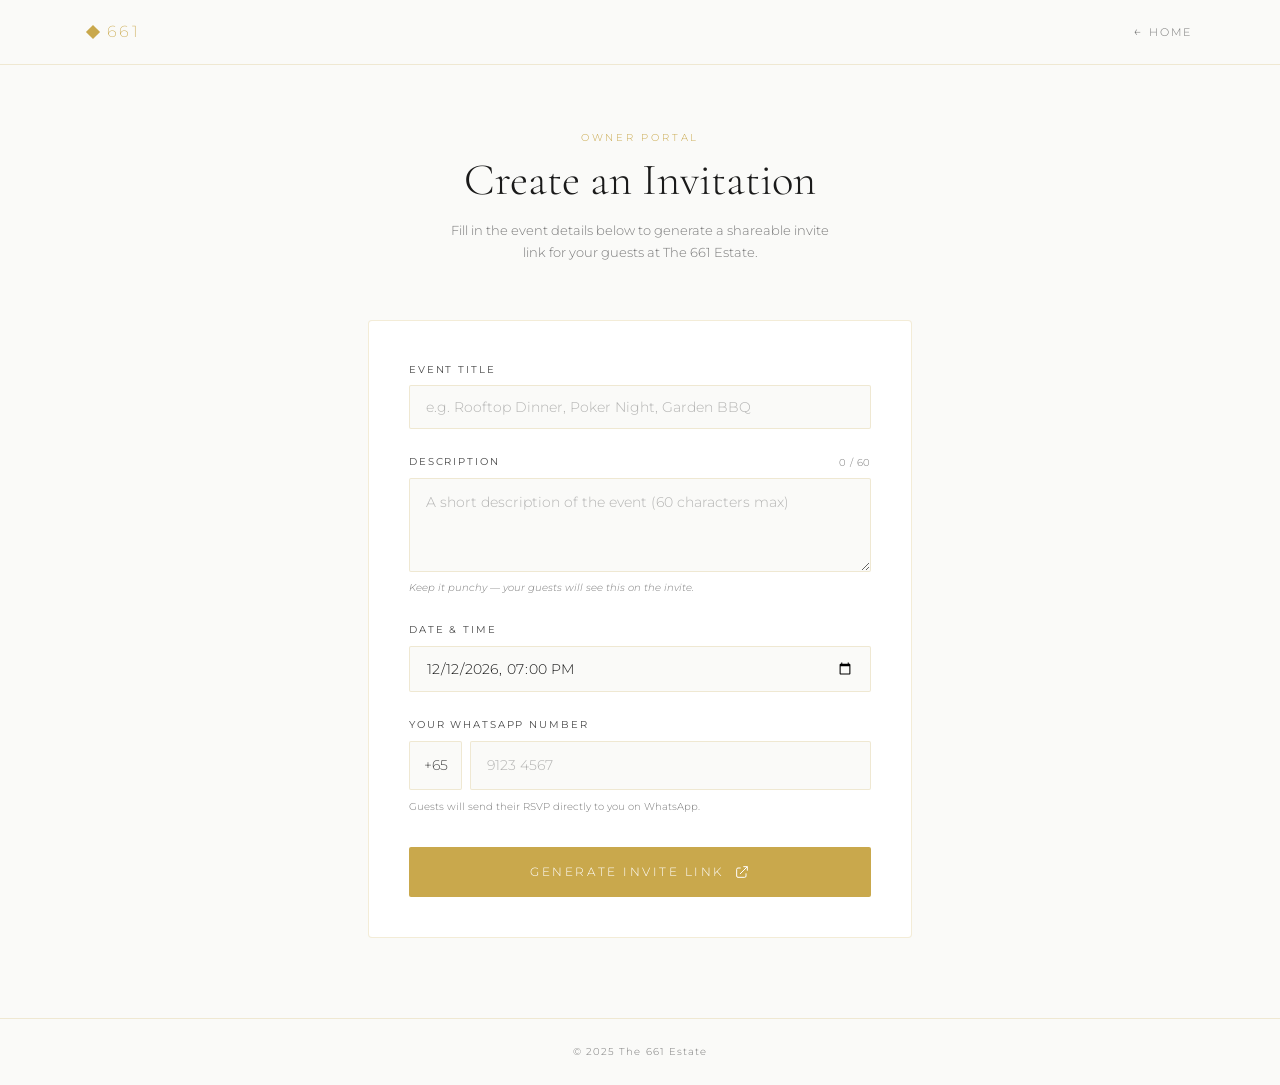
==== host/index.html @ 86780412 "Add luxury landing page, move specs to /specifications, add /host and /invite pages - New index.html" ====
<!doctype html>
<html lang="en">
<head>
  <meta charset="utf-8" />
  <meta name="viewport" content="width=device-width, initial-scale=1" />
  <meta name="description" content="The 661 Estate — Create a private event invitation for your guests." />
  <title>Create Invitation — The 661 Estate</title>

  <link rel="preconnect" href="https://fonts.googleapis.com" />
  <link rel="preconnect" href="https://fonts.gstatic.com" crossorigin />
  <link href="https://fonts.googleapis.com/css2?family=Cormorant+Garamond:ital,wght@0,200;0,300;1,200&family=Montserrat:wght@100;200;300;400&display=swap" rel="stylesheet" />

  <style>
    *, *::before, *::after { box-sizing: border-box; margin: 0; padding: 0; }

    :root {
      --gold:       #c9a84c;
      --gold-light: #e2c47a;
      --gold-dark:  #9e7d2e;
      --gold-faint: #f7f1e3;
      --white:      #ffffff;
      --off-white:  #fafaf8;
      --ink:        #1a1a1a;
      --ink-mid:    #4a4a4a;
      --ink-soft:   #7a7a7a;
      --border:     rgba(201,168,76,0.22);
      --font:       'Montserrat', system-ui, -apple-system, sans-serif;
      --ease-out:   cubic-bezier(0.22, 1, 0.36, 1);
    }

    html { scroll-behavior: smooth; }
    body {
      font-family: var(--font);
      background: var(--off-white);
      color: var(--ink);
      min-height: 100vh;
      -webkit-font-smoothing: antialiased;
      line-height: 1.7;
    }

    a { color: inherit; text-decoration: none; }
    img { display: block; max-width: 100%; }
    button { cursor: pointer; border: none; background: none; font: inherit; }

    /* ── NAV ── */
    .nav {
      position: sticky; top: 0; z-index: 50;
      background: rgba(250,250,248,0.95);
      backdrop-filter: blur(12px);
      -webkit-backdrop-filter: blur(12px);
      border-bottom: 1px solid var(--border);
    }
    .nav__inner {
      display: flex; align-items: center; justify-content: space-between;
      height: 64px; padding-inline: clamp(1.25rem,5vw,3rem);
      max-width: 1200px; margin-inline: auto;
    }
    .brand {
      display: flex; align-items: center; gap: 0.55rem;
      font-size: 1rem; font-weight: 200; letter-spacing: 0.15em;
      color: var(--gold);
    }
    .brand__diamond {
      width: 10px; height: 10px;
      background: var(--gold); transform: rotate(45deg); flex-shrink: 0;
    }
    .nav__back {
      font-size: 0.68rem; font-weight: 300; letter-spacing: 0.15em;
      text-transform: uppercase; color: var(--ink-soft);
      display: flex; align-items: center; gap: 0.4rem;
      transition: color 0.2s;
    }
    .nav__back:hover { color: var(--gold); }
    .nav__back-arrow { font-size: 0.85rem; }

    /* ── PAGE LAYOUT ── */
    .page {
      max-width: 640px; margin-inline: auto;
      padding: clamp(2rem,6vw,4rem) clamp(1.25rem,5vw,3rem) 5rem;
    }

    /* ── HEADER ── */
    .page-head { text-align: center; margin-bottom: clamp(2rem,5vw,3.5rem); }
    .eyebrow {
      font-size: 0.62rem; font-weight: 300; letter-spacing: 0.28em;
      text-transform: uppercase; color: var(--gold);
      display: block; margin-bottom: 0.6rem;
    }
    .page-title {
      font-family: 'Cormorant Garamond', Georgia, serif;
      font-size: clamp(1.8rem, 5vw, 2.8rem);
      font-weight: 200; line-height: 1.15; color: var(--ink);
      margin-bottom: 0.75rem;
    }
    .page-sub {
      font-size: 0.82rem; color: var(--ink-soft);
      font-weight: 300; max-width: 42ch; margin-inline: auto;
    }

    /* ── FORM CARD ── */
    .card {
      background: var(--white);
      border: 1px solid var(--border);
      border-radius: 4px;
      padding: clamp(1.5rem,4vw,2.5rem);
    }

    .form-group {
      display: flex; flex-direction: column; gap: 0.45rem;
      margin-bottom: 1.5rem;
    }
    .form-group:last-of-type { margin-bottom: 2rem; }

    label {
      font-size: 0.65rem; font-weight: 400; letter-spacing: 0.18em;
      text-transform: uppercase; color: var(--ink-mid);
    }

    .field-note {
      font-size: 0.65rem; color: var(--ink-soft); font-weight: 300;
    }

    input[type="text"],
    input[type="datetime-local"],
    input[type="tel"],
    textarea {
      width: 100%;
      padding: 0.75rem 1rem;
      border: 1px solid var(--border);
      border-radius: 2px;
      background: var(--off-white);
      font-family: var(--font);
      font-size: 0.88rem;
      font-weight: 300;
      color: var(--ink);
      outline: none;
      transition: border-color 0.25s, box-shadow 0.25s;
      -webkit-appearance: none;
    }
    input:focus, textarea:focus {
      border-color: var(--gold);
      box-shadow: 0 0 0 3px rgba(201,168,76,0.1);
    }
    input::placeholder, textarea::placeholder { color: rgba(74,74,74,0.4); }

    textarea { resize: vertical; min-height: 80px; line-height: 1.6; }

    .char-row {
      display: flex; justify-content: space-between; align-items: center;
    }
    .char-count {
      font-size: 0.64rem; color: var(--ink-soft); font-weight: 300; letter-spacing: 0.05em;
    }
    .char-count.is-warn { color: #e08c3a; }
    .char-count.is-over { color: #cc3333; }

    .field-hint {
      font-size: 0.65rem; color: var(--ink-soft); font-weight: 300; font-style: italic;
    }

    /* Phone prefix */
    .phone-row { display: flex; gap: 0.5rem; }
    .phone-prefix {
      padding: 0.75rem 0.85rem;
      border: 1px solid var(--border);
      border-radius: 2px;
      background: var(--off-white);
      font-family: var(--font); font-size: 0.88rem; font-weight: 300;
      color: var(--ink-mid); white-space: nowrap; flex-shrink: 0;
    }
    .phone-row input { flex: 1; }

    /* ── BUTTONS ── */
    .btn-primary {
      display: flex; align-items: center; justify-content: center; gap: 0.6rem;
      width: 100%; padding: 0.95rem 2rem;
      background: var(--gold); color: var(--white);
      font-size: 0.72rem; font-weight: 300; letter-spacing: 0.22em; text-transform: uppercase;
      border-radius: 2px;
      transition: background 0.3s, box-shadow 0.3s, transform 0.2s;
    }
    .btn-primary:hover {
      background: var(--gold-dark);
      box-shadow: 0 4px 20px rgba(201,168,76,0.35);
      transform: translateY(-1px);
    }
    .btn-primary:disabled {
      opacity: 0.5; cursor: not-allowed; transform: none; box-shadow: none;
    }

    /* ── RESULT BOX ── */
    .result {
      margin-top: 2rem;
      border: 1px solid var(--border);
      border-radius: 4px;
      background: var(--gold-faint);
      padding: 1.5rem;
      display: none;
    }
    .result.is-visible { display: block; }

    .result__label {
      font-size: 0.6rem; font-weight: 400; letter-spacing: 0.22em;
      text-transform: uppercase; color: var(--gold-dark);
      margin-bottom: 0.6rem;
    }

    .result__link-wrap {
      display: flex; gap: 0.5rem; align-items: stretch;
    }
    .result__link {
      flex: 1; padding: 0.7rem 0.9rem;
      border: 1px solid var(--border); border-radius: 2px;
      background: var(--white); font-size: 0.78rem; font-weight: 300;
      color: var(--ink-mid); word-break: break-all;
      line-height: 1.5;
    }
    .btn-copy {
      padding: 0.7rem 1rem;
      border: 1px solid var(--gold); border-radius: 2px;
      background: transparent;
      font-size: 0.68rem; font-weight: 300; letter-spacing: 0.15em; text-transform: uppercase;
      color: var(--gold); white-space: nowrap; flex-shrink: 0;
      transition: background 0.25s, color 0.25s;
    }
    .btn-copy:hover, .btn-copy.is-copied {
      background: var(--gold); color: var(--white);
    }

    .result__note {
      margin-top: 0.75rem;
      font-size: 0.68rem; color: var(--ink-soft); font-weight: 300; font-style: italic;
    }

    /* Preview card */
    .preview {
      margin-top: 1.5rem;
      border: 1px solid var(--border); border-radius: 4px;
      padding: 1.5rem; background: var(--white); display: none;
    }
    .preview.is-visible { display: block; }
    .preview__label {
      font-size: 0.6rem; font-weight: 400; letter-spacing: 0.22em;
      text-transform: uppercase; color: var(--ink-soft); margin-bottom: 1rem;
    }
    .preview__title {
      font-family: 'Cormorant Garamond', Georgia, serif;
      font-size: 1.4rem; font-weight: 200; color: var(--ink);
      margin-bottom: 0.4rem;
    }
    .preview__desc {
      font-size: 0.82rem; color: var(--ink-mid); font-weight: 300; margin-bottom: 0.75rem;
    }
    .preview__meta {
      font-size: 0.68rem; letter-spacing: 0.08em; color: var(--gold);
      display: flex; gap: 1.2rem; flex-wrap: wrap;
    }

    /* ── FOOTER ── */
    .footer {
      border-top: 1px solid var(--border); padding: 1.5rem;
      text-align: center;
    }
    .footer p {
      font-size: 0.65rem; color: var(--ink-soft); font-weight: 300; letter-spacing: 0.1em;
    }

    @media (max-width: 400px) {
      .result__link-wrap { flex-direction: column; }
    }
  </style>
</head>
<body>

  <header class="nav">
    <div class="nav__inner">
      <a class="brand" href="../">
        <span class="brand__diamond" aria-hidden="true"></span>
        <span>661</span>
      </a>
      <a class="nav__back" href="../">
        <span class="nav__back-arrow" aria-hidden="true">&#8592;</span>
        Home
      </a>
    </div>
  </header>

  <main class="page" role="main">
    <div class="page-head">
      <span class="eyebrow">Owner Portal</span>
      <h1 class="page-title">Create an Invitation</h1>
      <p class="page-sub">
        Fill in the event details below to generate a shareable invite link
        for your guests at The 661 Estate.
      </p>
    </div>

    <div class="card">
      <form id="hostForm" novalidate>

        <!-- Title -->
        <div class="form-group">
          <label for="eventTitle">Event Title</label>
          <input type="text" id="eventTitle" name="eventTitle"
                 placeholder="e.g. Rooftop Dinner, Poker Night, Garden BBQ"
                 maxlength="80" autocomplete="off" required />
        </div>

        <!-- Description -->
        <div class="form-group">
          <div class="char-row">
            <label for="eventDesc">Description</label>
            <span class="char-count" id="charCount">0 / 60</span>
          </div>
          <textarea id="eventDesc" name="eventDesc"
                    placeholder="A short description of the event (60 characters max)"
                    maxlength="60" rows="3" required></textarea>
          <p class="field-hint">Keep it punchy — your guests will see this on the invite.</p>
        </div>

        <!-- Date & Time -->
        <div class="form-group">
          <label for="eventDate">Date &amp; Time</label>
          <input type="datetime-local" id="eventDate" name="eventDate" required />
        </div>

        <!-- Mobile -->
        <div class="form-group">
          <label for="eventPhone">Your WhatsApp Number</label>
          <div class="phone-row">
            <span class="phone-prefix">+65</span>
            <input type="tel" id="eventPhone" name="eventPhone"
                   placeholder="9123 4567"
                   maxlength="12" autocomplete="tel" required />
          </div>
          <p class="field-note">Guests will send their RSVP directly to you on WhatsApp.</p>
        </div>

        <button type="submit" class="btn-primary" id="generateBtn">
          Generate Invite Link
          <svg width="16" height="16" viewBox="0 0 24 24" fill="none"
               stroke="currentColor" stroke-width="1.5" aria-hidden="true">
            <path d="M10 6H6a2 2 0 00-2 2v10a2 2 0 002 2h10a2 2 0 002-2v-4"/>
            <path d="M14 4h6v6M20 4L9 15"/>
          </svg>
        </button>
      </form>

      <!-- Result -->
      <div class="result" id="resultBox">
        <p class="result__label">Your Invite Link</p>
        <div class="result__link-wrap">
          <span class="result__link" id="resultLink"></span>
          <button class="btn-copy" id="copyBtn" type="button">Copy</button>
        </div>
        <p class="result__note">
          Share this link with your guests. They will see the event details
          along with a map, calendar button, and RSVP via WhatsApp.
        </p>
      </div>
    </div>

    <!-- Live Preview -->
    <div class="preview" id="previewBox">
      <p class="preview__label">Preview</p>
      <p class="preview__title" id="pvTitle">—</p>
      <p class="preview__desc" id="pvDesc"></p>
      <div class="preview__meta">
        <span id="pvDate"></span>
      </div>
    </div>
  </main>

  <footer class="footer">
    <p>&copy; 2025 The 661 Estate</p>
  </footer>

  <script>
  (function () {
    'use strict';

    /* ── CHAR COUNTER ── */
    var descEl     = document.getElementById('eventDesc');
    var charCount  = document.getElementById('charCount');
    var MAX_CHARS  = 60;

    function updateCount() {
      var n = descEl.value.length;
      charCount.textContent = n + ' / ' + MAX_CHARS;
      charCount.className   = 'char-count' +
        (n > MAX_CHARS      ? ' is-over' :
         n > MAX_CHARS - 10 ? ' is-warn' : '');
    }

    descEl.addEventListener('input', updateCount);
    updateCount();

    /* ── LIVE PREVIEW ── */
    var titleEl   = document.getElementById('eventTitle');
    var dateEl    = document.getElementById('eventDate');
    var previewBox = document.getElementById('previewBox');
    var pvTitle   = document.getElementById('pvTitle');
    var pvDesc    = document.getElementById('pvDesc');
    var pvDate    = document.getElementById('pvDate');

    function updatePreview() {
      var t = titleEl.value.trim();
      var d = descEl.value.trim();
      var dt = dateEl.value;

      if (!t && !d && !dt) {
        previewBox.classList.remove('is-visible');
        return;
      }

      previewBox.classList.add('is-visible');
      pvTitle.textContent = t || '—';
      pvDesc.textContent  = d;
      if (dt) {
        var date = new Date(dt);
        pvDate.textContent = date.toLocaleString('en-SG', {
          weekday: 'long', year: 'numeric', month: 'long',
          day: 'numeric', hour: '2-digit', minute: '2-digit'
        });
      } else {
        pvDate.textContent = '';
      }
    }

    [titleEl, descEl, dateEl].forEach(function (el) {
      el.addEventListener('input', updatePreview);
    });

    /* ── SET DEFAULT DATETIME (next weekend at 7 pm) ── */
    (function setDefaultDate() {
      var now = new Date();
      var day = now.getDay(); // 0=Sun, 6=Sat
      var daysUntilSat = (6 - day + 7) % 7 || 7;
      var sat = new Date(now);
      sat.setDate(now.getDate() + daysUntilSat);
      sat.setHours(19, 0, 0, 0);
      // Format as datetime-local value
      var pad = function (n) { return String(n).padStart(2, '0'); };
      dateEl.value = sat.getFullYear() + '-' +
        pad(sat.getMonth() + 1) + '-' +
        pad(sat.getDate())      + 'T' +
        pad(sat.getHours())     + ':' +
        pad(sat.getMinutes());
    }());

    /* ── FORM SUBMIT ── */
    var form      = document.getElementById('hostForm');
    var resultBox = document.getElementById('resultBox');
    var resultLink = document.getElementById('resultLink');
    var copyBtn   = document.getElementById('copyBtn');

    form.addEventListener('submit', function (e) {
      e.preventDefault();

      var title = titleEl.value.trim();
      var desc  = descEl.value.trim();
      var dt    = dateEl.value;
      var phone = document.getElementById('eventPhone').value.trim().replace(/\D/g, '');

      if (!title) { titleEl.focus(); return; }
      if (!desc)  { descEl.focus();  return; }
      if (!dt)    { dateEl.focus();  return; }
      if (!phone) { document.getElementById('eventPhone').focus(); return; }

      // Encode payload as base64 JSON
      var payload = {
        t: title,
        d: desc,
        dt: dt,
        p: '65' + phone   // prepend SG country code
      };

      var encoded = btoa(unescape(encodeURIComponent(JSON.stringify(payload))));
      var url = window.location.origin + '/invite/?d=' + encoded;

      resultLink.textContent = url;
      resultBox.classList.add('is-visible');
      resultBox.scrollIntoView({ behavior: 'smooth', block: 'nearest' });
    });

    /* ── COPY BUTTON ── */
    copyBtn.addEventListener('click', function () {
      var text = resultLink.textContent;
      if (!text) return;

      if (navigator.clipboard && navigator.clipboard.writeText) {
        navigator.clipboard.writeText(text).then(function () {
          copyBtn.textContent = 'Copied!';
          copyBtn.classList.add('is-copied');
          setTimeout(function () {
            copyBtn.textContent = 'Copy';
            copyBtn.classList.remove('is-copied');
          }, 2000);
        }).catch(function () { fallbackCopy(text); });
      } else {
        fallbackCopy(text);
      }
    });

    function fallbackCopy(text) {
      var ta = document.createElement('textarea');
      ta.value = text;
      ta.style.position = 'fixed';
      ta.style.left = '-9999px';
      document.body.appendChild(ta);
      ta.select();
      try { document.execCommand('copy'); } catch (err) {}
      document.body.removeChild(ta);
      copyBtn.textContent = 'Copied!';
      copyBtn.classList.add('is-copied');
      setTimeout(function () {
        copyBtn.textContent = 'Copy';
        copyBtn.classList.remove('is-copied');
      }, 2000);
    }

  }());
  </script>
</body>
</html>
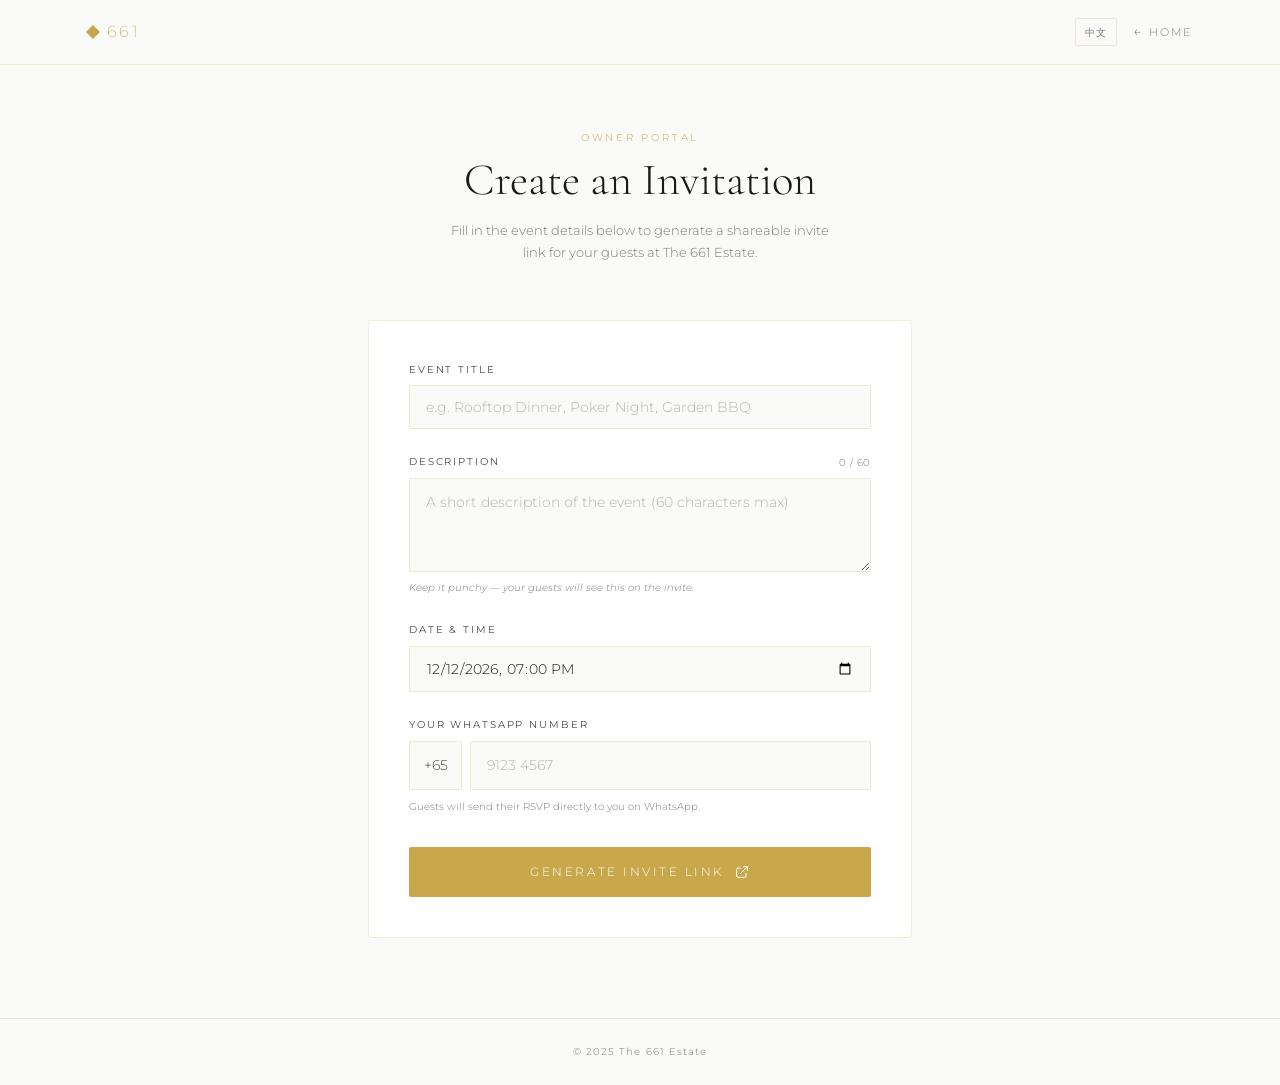
==== commit 2823cbc3: "Implement Mandarin language toggle for entire site Agent-Logs-Url: https://github.com/11a011a0/661/s" ====
--- a/host/index.html
+++ b/host/index.html
@@ -24,7 +24,7 @@
       --ink-mid:    #4a4a4a;
       --ink-soft:   #7a7a7a;
       --border:     rgba(201,168,76,0.22);
-      --font:       'Montserrat', system-ui, -apple-system, sans-serif;
+      --font:       'Montserrat', 'PingFang SC', 'Hiragino Sans GB', 'Microsoft YaHei', system-ui, -apple-system, sans-serif;
       --ease-out:   cubic-bezier(0.22, 1, 0.36, 1);
     }
 
@@ -268,6 +268,17 @@
     @media (max-width: 400px) {
       .result__link-wrap { flex-direction: column; }
     }
+
+    /* Language toggle */
+    .lang-toggle {
+      font-size: 0.62rem; font-weight: 300; letter-spacing: 0.12em;
+      text-transform: uppercase; color: var(--ink-soft);
+      border: 1px solid var(--border); border-radius: 2px;
+      padding: 0.3rem 0.55rem; cursor: pointer;
+      background: transparent; white-space: nowrap; flex-shrink: 0;
+      transition: color 0.2s, border-color 0.2s;
+    }
+    .lang-toggle:hover { color: var(--gold); border-color: var(--gold); }
   </style>
 </head>
 <body>
@@ -278,18 +289,21 @@
         <span class="brand__diamond" aria-hidden="true"></span>
         <span>661</span>
       </a>
-      <a class="nav__back" href="../">
-        <span class="nav__back-arrow" aria-hidden="true">&#8592;</span>
-        Home
-      </a>
+      <div style="display:flex;align-items:center;gap:1rem;">
+        <button class="lang-toggle" aria-label="切换中文" lang="zh-Hans">中文</button>
+        <a class="nav__back" href="../">
+          <span class="nav__back-arrow" aria-hidden="true">&#8592;</span>
+          <span data-i18n="nav-home">Home</span>
+        </a>
+      </div>
     </div>
   </header>
 
   <main class="page" role="main">
     <div class="page-head">
-      <span class="eyebrow">Owner Portal</span>
-      <h1 class="page-title">Create an Invitation</h1>
-      <p class="page-sub">
+      <span class="eyebrow" data-i18n="eyebrow-host">Owner Portal</span>
+      <h1 class="page-title" data-i18n="title-host">Create an Invitation</h1>
+      <p class="page-sub" data-i18n="sub-host">
         Fill in the event details below to generate a shareable invite link
         for your guests at The 661 Estate.
       </p>
@@ -300,8 +314,9 @@
 
         <!-- Title -->
         <div class="form-group">
-          <label for="eventTitle">Event Title</label>
+          <label for="eventTitle" data-i18n="label-event-title">Event Title</label>
           <input type="text" id="eventTitle" name="eventTitle"
+                 data-i18n-placeholder="ph-event-title"
                  placeholder="e.g. Rooftop Dinner, Poker Night, Garden BBQ"
                  maxlength="80" autocomplete="off" required />
         </div>
@@ -309,35 +324,36 @@
         <!-- Description -->
         <div class="form-group">
           <div class="char-row">
-            <label for="eventDesc">Description</label>
+            <label for="eventDesc" data-i18n="label-desc">Description</label>
             <span class="char-count" id="charCount">0 / 60</span>
           </div>
           <textarea id="eventDesc" name="eventDesc"
+                    data-i18n-placeholder="ph-event-desc"
                     placeholder="A short description of the event (60 characters max)"
                     maxlength="60" rows="3" required></textarea>
-          <p class="field-hint">Keep it punchy — your guests will see this on the invite.</p>
+          <p class="field-hint" data-i18n="hint-desc">Keep it punchy — your guests will see this on the invite.</p>
         </div>
 
         <!-- Date & Time -->
         <div class="form-group">
-          <label for="eventDate">Date &amp; Time</label>
+          <label for="eventDate" data-i18n="label-date">Date &amp; Time</label>
           <input type="datetime-local" id="eventDate" name="eventDate" required />
         </div>
 
         <!-- Mobile -->
         <div class="form-group">
-          <label for="eventPhone">Your WhatsApp Number</label>
+          <label for="eventPhone" data-i18n="label-phone">Your WhatsApp Number</label>
           <div class="phone-row">
             <span class="phone-prefix">+65</span>
             <input type="tel" id="eventPhone" name="eventPhone"
                    placeholder="9123 4567"
                    maxlength="12" autocomplete="tel" required />
           </div>
-          <p class="field-note">Guests will send their RSVP directly to you on WhatsApp.</p>
+          <p class="field-note" data-i18n="note-phone">Guests will send their RSVP directly to you on WhatsApp.</p>
         </div>
 
         <button type="submit" class="btn-primary" id="generateBtn">
-          Generate Invite Link
+          <span data-i18n="btn-generate">Generate Invite Link</span>
           <svg width="16" height="16" viewBox="0 0 24 24" fill="none"
                stroke="currentColor" stroke-width="1.5" aria-hidden="true">
             <path d="M10 6H6a2 2 0 00-2 2v10a2 2 0 002 2h10a2 2 0 002-2v-4"/>
@@ -348,12 +364,12 @@
 
       <!-- Result -->
       <div class="result" id="resultBox">
-        <p class="result__label">Your Invite Link</p>
+        <p class="result__label" data-i18n="result-label">Your Invite Link</p>
         <div class="result__link-wrap">
           <span class="result__link" id="resultLink"></span>
-          <button class="btn-copy" id="copyBtn" type="button">Copy</button>
+          <button class="btn-copy" id="copyBtn" type="button" data-i18n="btn-copy">Copy</button>
         </div>
-        <p class="result__note">
+        <p class="result__note" data-i18n="result-note">
           Share this link with your guests. They will see the event details
           along with a map, calendar button, and RSVP via WhatsApp.
         </p>
@@ -362,7 +378,7 @@
 
     <!-- Live Preview -->
     <div class="preview" id="previewBox">
-      <p class="preview__label">Preview</p>
+      <p class="preview__label" data-i18n="preview-label">Preview</p>
       <p class="preview__title" id="pvTitle">—</p>
       <p class="preview__desc" id="pvDesc"></p>
       <div class="preview__meta">
@@ -372,9 +388,10 @@
   </main>
 
   <footer class="footer">
-    <p>&copy; 2025 The 661 Estate</p>
+    <p data-i18n="footer-host">&copy; 2025 The 661 Estate</p>
   </footer>
 
+  <script src="../i18n.js"></script>
   <script>
   (function () {
     'use strict';
@@ -488,12 +505,16 @@
       var text = resultLink.textContent;
       if (!text) return;
 
+      var isChinese = document.documentElement.lang === 'zh-Hans';
+      var copiedText = isChinese ? '已复制！' : 'Copied!';
+      var copyText   = isChinese ? '复制' : 'Copy';
+
       if (navigator.clipboard && navigator.clipboard.writeText) {
         navigator.clipboard.writeText(text).then(function () {
-          copyBtn.textContent = 'Copied!';
+          copyBtn.textContent = copiedText;
           copyBtn.classList.add('is-copied');
           setTimeout(function () {
-            copyBtn.textContent = 'Copy';
+            copyBtn.textContent = copyText;
             copyBtn.classList.remove('is-copied');
           }, 2000);
         }).catch(function () { fallbackCopy(text); });
@@ -503,6 +524,9 @@
     });
 
     function fallbackCopy(text) {
+      var isChinese = document.documentElement.lang === 'zh-Hans';
+      var copiedText = isChinese ? '已复制！' : 'Copied!';
+      var copyText   = isChinese ? '复制' : 'Copy';
       var ta = document.createElement('textarea');
       ta.value = text;
       ta.style.position = 'fixed';
@@ -511,10 +535,10 @@
       ta.select();
       try { document.execCommand('copy'); } catch (err) {}
       document.body.removeChild(ta);
-      copyBtn.textContent = 'Copied!';
+      copyBtn.textContent = copiedText;
       copyBtn.classList.add('is-copied');
       setTimeout(function () {
-        copyBtn.textContent = 'Copy';
+        copyBtn.textContent = copyText;
         copyBtn.classList.remove('is-copied');
       }, 2000);
     }
